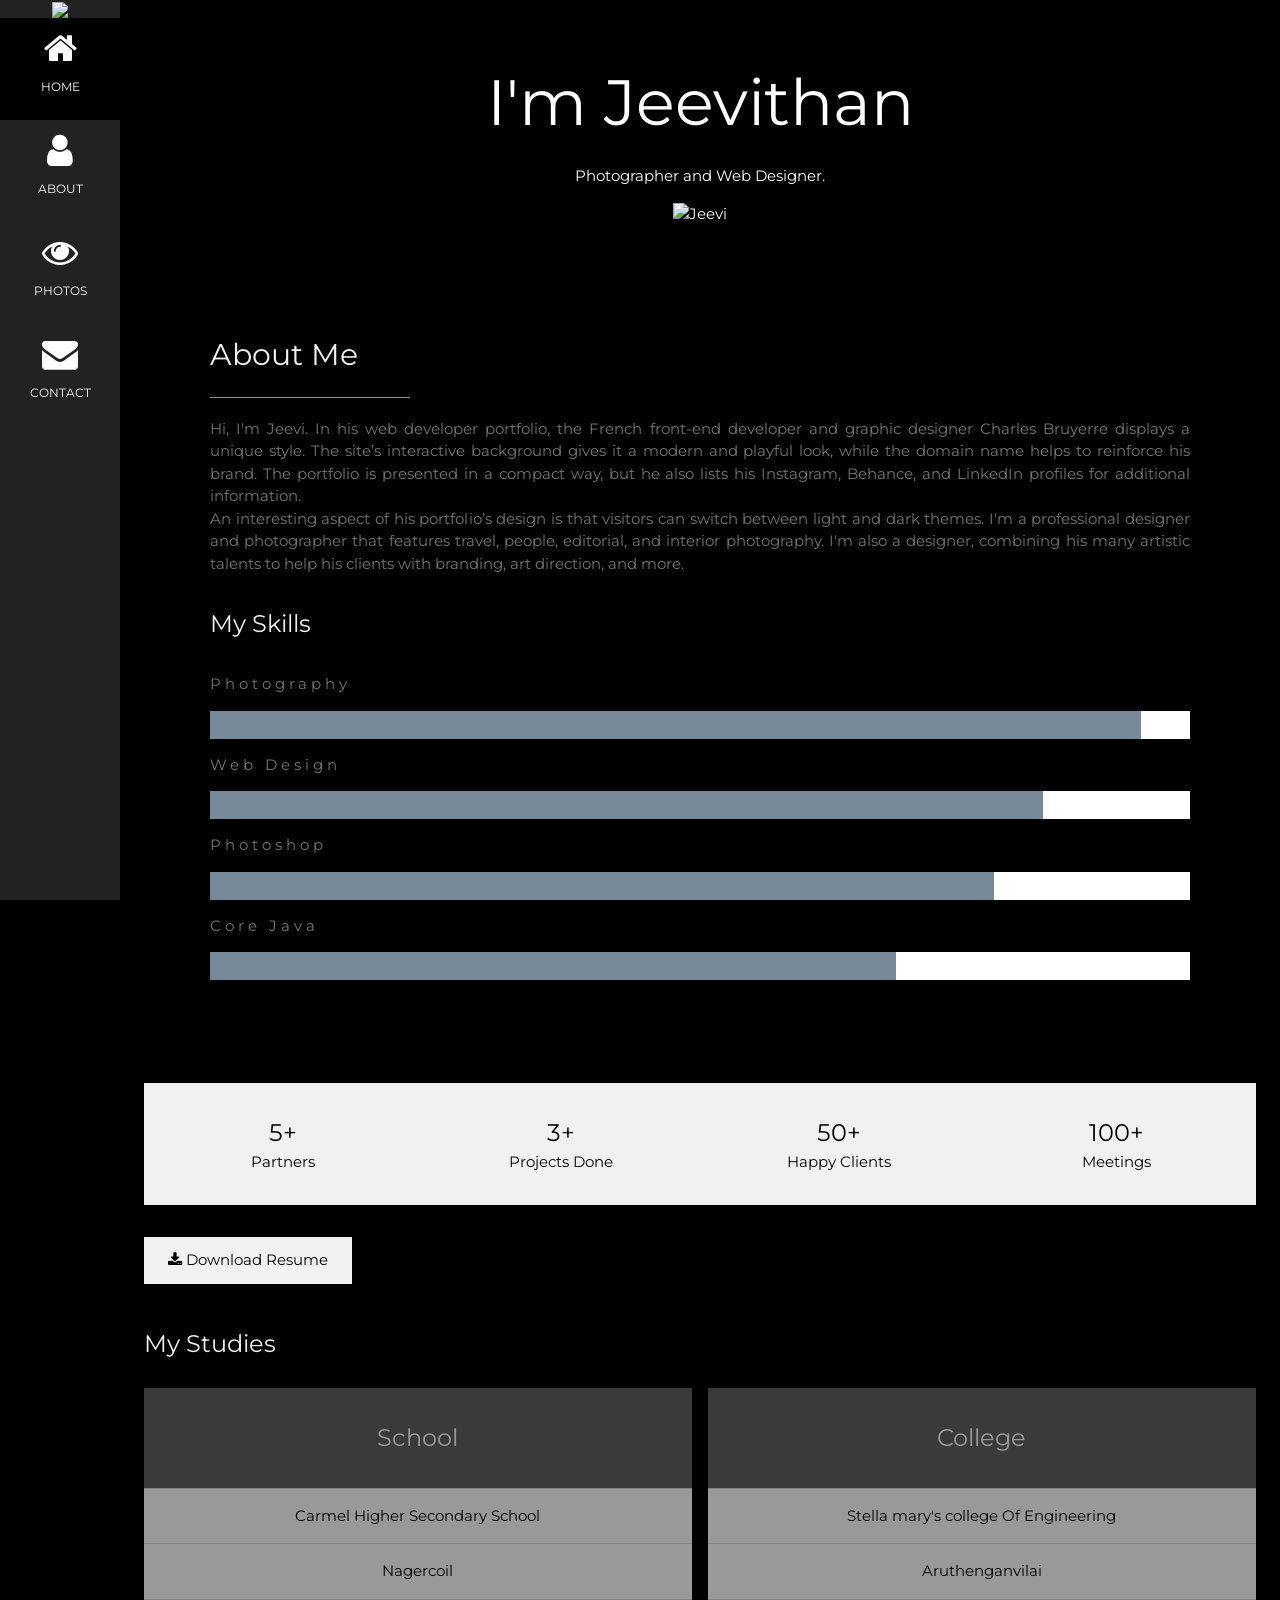
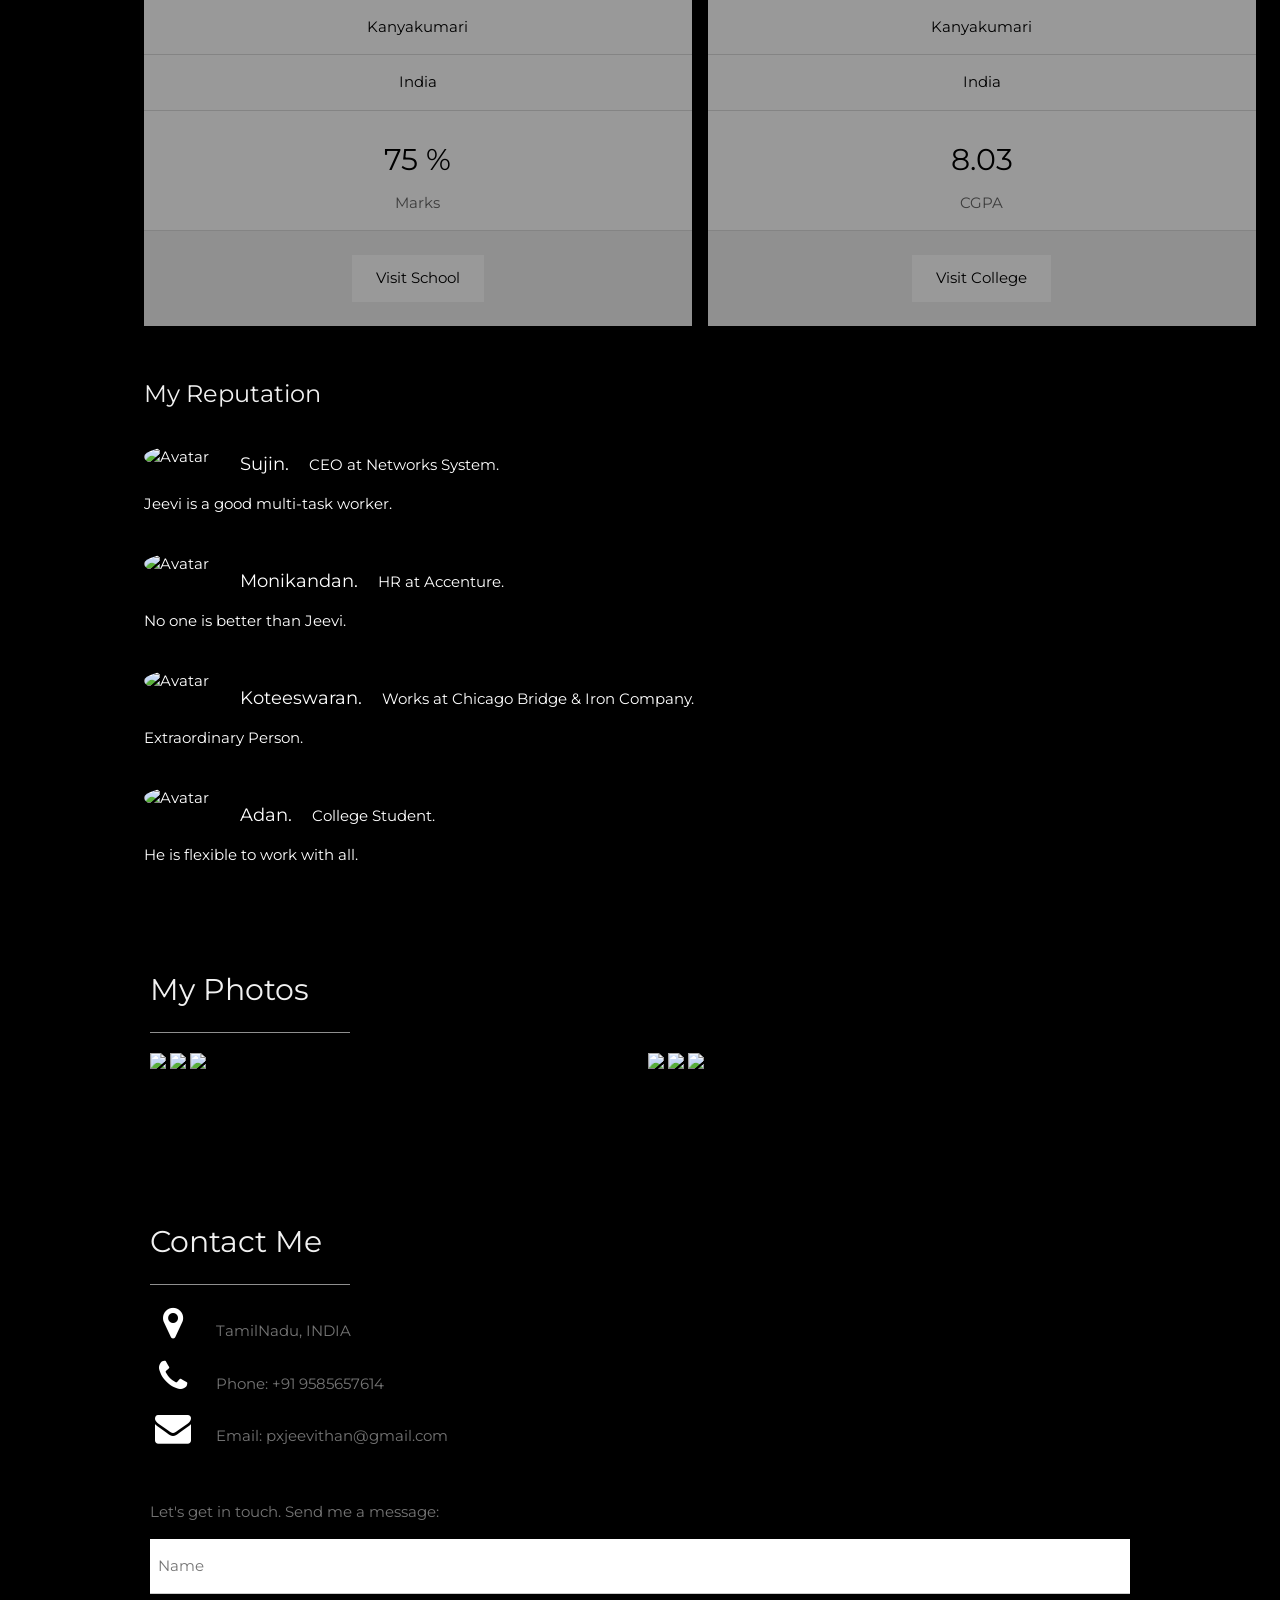
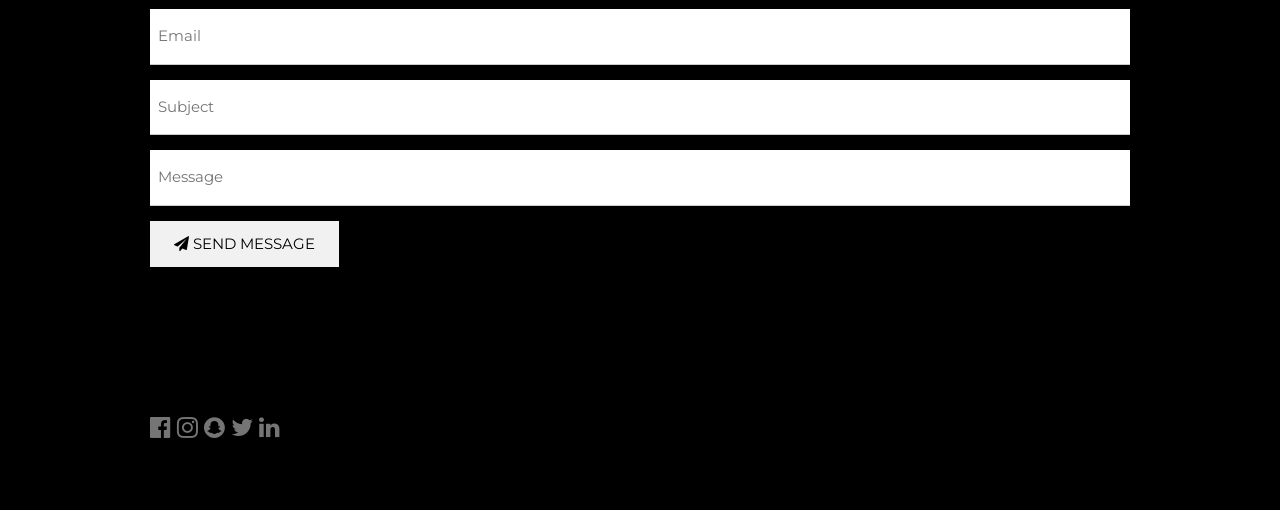
==== homepage.html @ ccc0026c "SS" ====
<!DOCTYPE html>
<html>
<title> Portfolio </title>
<meta charset="UTF-8">
<meta name="viewport" content="width=device-width, initial-scale=1">
<link rel="stylesheet" href="https://www.w3schools.com/w3css/4/w3.css">
<link rel="stylesheet" href="https://fonts.googleapis.com/css?family=Montserrat">
<link rel="stylesheet" href="https://cdnjs.cloudflare.com/ajax/libs/font-awesome/4.7.0/css/font-awesome.min.css">
<link rel="icon" type="image/x-icon" href="https://portfolio27.s3.ap.cloud-object-storage.appdomain.cloud/letter-j.png">
<style>
body, h1,h2,h3,h4,h5,h6 {font-family: "Montserrat", sans-serif}
.w3-row-padding img {margin-bottom: 12px}
/* Set the width of the sidebar to 120px */
.w3-sidebar {width: 120px;background: #222;}
/* Add a left margin to the "page content" that matches the width of the sidebar (120px) */
#main {margin-left: 120px}
/* Remove margins from "page content" on small screens */
@media only screen and (max-width: 600px) {#main {margin-left: 0}}
.w3-dark-gre,.w3-dark-gre:hover{color:lightcoral!important;background-color: lightslategrey!important}
</style>
<body class="w3-black">

<!-- Icon Bar (Sidebar - hidden on small screens) -->
<nav class="w3-sidebar w3-bar-block w3-small w3-hide-small w3-center">
  <!-- Avatar image in top left corner -->
  <img src="https://portfolio27.s3.ap.cloud-object-storage.appdomain.cloud/PicsArt_12-29-05.24.15.jpg" style="width:100%">
  <a href="#" class="w3-bar-item w3-button w3-padding-large w3-black">
    <i class="fa fa-home w3-xxlarge"></i>
    <p>HOME</p>
  </a>
  <a href="#about" class="w3-bar-item w3-button w3-padding-large w3-hover-black">
    <i class="fa fa-user w3-xxlarge"></i>
    <p>ABOUT</p>
  </a>
  <a href="#photos" class="w3-bar-item w3-button w3-padding-large w3-hover-black">
    <i class="fa fa-eye w3-xxlarge"></i>
    <p>PHOTOS</p>
  </a>
  <a href="#contact" class="w3-bar-item w3-button w3-padding-large w3-hover-black">
    <i class="fa fa-envelope w3-xxlarge"></i>
    <p>CONTACT</p>
  </a>
</nav>

<!-- Navbar on small screens (Hidden on medium and large screens) -->
<div class="w3-top w3-hide-large w3-hide-medium" id="myNavbar">
  <div class="w3-bar w3-black w3-opacity w3-hover-opacity-off w3-center w3-small">
    <a href="#" class="w3-bar-item w3-button" style="width:25% !important">HOME</a>
    <a href="#about" class="w3-bar-item w3-button" style="width:25% !important">ABOUT</a>
    <a href="#photos" class="w3-bar-item w3-button" style="width:25% !important">PHOTOS</a>
    <a href="#contact" class="w3-bar-item w3-button" style="width:25% !important">CONTACT</a>
  </div>
</div>

<!-- Page Content -->
<div class="w3-padding-large" id="main">
  <!-- Header/Home -->
  <header class="w3-container w3-padding-32 w3-center w3-black" id="home">
    <h1 class="w3-jumbo"><span class="w3-hide-small">I'm</span> Jeevithan</h1>
    <p>Photographer and Web Designer.</p>
    <img src="https://portfolio27.s3.ap.cloud-object-storage.appdomain.cloud/Remini20211114003207378.jpg" alt="Jeevi" class="w3-image" width="882" height="1008">
  </header>

  <!-- About Section -->
  <div class="w3-content w3-justify w3-text-grey w3-padding-64" id="about">
    <h2 class="w3-text-light-grey">About Me</h2>
    <hr style="width:200px" class="w3-opacity">
    <p>Hi, I'm Jeevi. In his web developer portfolio, the French front-end developer and graphic designer Charles Bruyerre displays a unique style.

        The site’s interactive background gives it a modern and playful look, while the domain name helps to reinforce his brand. The portfolio is presented in a compact way, but he also lists his Instagram, Behance, and LinkedIn profiles for additional information.<br>
An interesting aspect of his portfolio’s design is that visitors can switch between light and dark themes.
I'm a professional designer and photographer that features travel, people, editorial, and interior photography. I'm also a designer, combining his many artistic talents to help his clients with branding, art direction, and more.
    </p>
    <h3 class="w3-padding-16 w3-text-light-grey">My Skills</h3>
    <p class="w3-wide">Photography</p>
    <div class="w3-white">
      <div class="w3-dark-gre" style="height:28px;width:95%"></div>
    </div>
    <p class="w3-wide">Web Design</p>
    <div class="w3-white">
      <div class="w3-dark-gre" style="height:28px;width:85%"></div>
    </div>
    <p class="w3-wide">Photoshop</p>
    <div class="w3-white">
      <div class="w3-dark-gre" style="height:28px;width:80%"></div>
    </div>
    <p class="w3-wide">Core Java</p>
    <div class="w3-white">
      <div class="w3-dark-gre" style="height:28px;width:70%"></div>
    </div>
    </div><br>
    
    <div class="w3-row w3-center w3-padding-16 w3-section w3-light-grey">
      <div class="w3-quarter w3-section">
        <span class="w3-xlarge">5+</span><br>
        Partners
      </div>
      <div class="w3-quarter w3-section">
        <span class="w3-xlarge">3+</span><br>
        Projects Done
      </div>
      <div class="w3-quarter w3-section">
        <span class="w3-xlarge">50+</span><br>
        Happy Clients
      </div>
      <div class="w3-quarter w3-section">
        <span class="w3-xlarge">100+</span><br>
        Meetings
      </div>
    </div>

    <button class="w3-button w3-light-grey w3-padding-large w3-section"><a style="text-decoration:none" target="self" href="https://portfolio27.s3.ap.cloud-object-storage.appdomain.cloud/jeevithan%20resume.pdf">
                                                                           <i class="fa fa-download"></i> Download Resume</a>
    </button>
    
    <!-- Grid for pricing tables -->
    <h3 class="w3-padding-16 w3-text-light-grey">My Studies</h3>
    <div class="w3-row-padding" style="margin:0 -16px">
      <div class="w3-half w3-margin-bottom">
        <ul class="w3-ul w3-white w3-center w3-opacity w3-hover-opacity-off">
          <li class="w3-dark-grey w3-xlarge w3-padding-32">School</li>
          <li class="w3-padding-16">Carmel Higher Secondary School</li>
          <li class="w3-padding-16">Nagercoil</li>
          <li class="w3-padding-16">Kanyakumari</li>
          <li class="w3-padding-16">India</li>
          <li class="w3-padding-16">
            <h2>75 %</h2>
            <span class="w3-opacity">Marks</span>
          </li>
          <li class="w3-light-grey w3-padding-24">
              <button class="w3-button w3-white w3-padding-large w3-hover-black"><a style="text-decoration: none;" href="https://carmelhsschool.in/">Visit School</a></button>
          </li>
        </ul>
      </div>

      <div class="w3-half">
        <ul class="w3-ul w3-white w3-center w3-opacity w3-hover-opacity-off">
          <li class="w3-dark-grey w3-xlarge w3-padding-32">College</li>
          <li class="w3-padding-16">Stella mary's college Of Engineering</li>
          <li class="w3-padding-16">Aruthenganvilai</li>
          <li class="w3-padding-16">Kanyakumari</li>
          <li class="w3-padding-16">India</li>
          <li class="w3-padding-16">
            <h2>8.03</h2>
            <span class="w3-opacity">CGPA</span>
          </li>
          <li class="w3-light-grey w3-padding-24">
              <button class="w3-button w3-white w3-padding-large w3-hover-black"><a style="text-decoration:none" href="https://www.stellamaryscoe.edu.in/"> Visit College</a></button>
          </li>
        </ul>
      </div>
    <!-- End Grid/Pricing tables -->
    </div>
    
    <!-- Testimonials -->
    <h3 class="w3-padding-24 w3-text-light-grey">My Reputation</h3>  
    <img src="https://portfolio27.s3.ap.cloud-object-storage.appdomain.cloud/270586862_204498951801029_162530348967176422_n.webp.jpg" alt="Avatar" class="w3-left w3-circle w3-margin-right" style="width:80px">
    <p><span class="w3-large w3-margin-right">Sujin.</span> CEO at Networks System.</p>
    <p>Jeevi is a good multi-task worker.</p><br>
    
    <img src="https://portfolio27.s3.ap.cloud-object-storage.appdomain.cloud/Screenshot%20(56).png" alt="Avatar" class="w3-left w3-circle w3-margin-right" style="width:80px">
    <p><span class="w3-large w3-margin-right">Monikandan.</span> HR at Accenture.</p>
    <p>No one is better than Jeevi.</p><br>
    
     <img src="https://portfolio27.s3.ap.cloud-object-storage.appdomain.cloud/Screenshot%20(54).png" alt="Avatar" class="w3-left w3-circle w3-margin-right" style="width:80px">
    <p><span class="w3-large w3-margin-right">Koteeswaran.</span> Works at Chicago Bridge & Iron Company.</p>
    <p>Extraordinary Person.</p><br>   
    
    <img src="https://portfolio27.s3.ap.cloud-object-storage.appdomain.cloud/IMG-20221105-WA0003.jpg" alt="Avatar" class="w3-left w3-circle w3-margin-right" style="width:80px">
    <p><span class="w3-large w3-margin-right">Adan.</span> College Student.</p>
    <p>He is flexible to work with all.</p>    
  <!-- End About Section -->
  </div>
  
  <!-- Portfolio Section -->
  <div class="w3-padding-64 w3-content" id="photos">
    <h2 class="w3-text-light-grey">My Photos</h2>
    <hr style="width:200px" class="w3-opacity">

    <!-- Grid for photos -->
    <div class="w3-row-padding" style="margin:0 -16px">
      <div class="w3-half">
        <img src="https://portfolio27.s3.ap.cloud-object-storage.appdomain.cloud/PicsArt_11-13-07.13.36.png" style="width:100%">
        <img src="https://portfolio27.s3.ap.cloud-object-storage.appdomain.cloud/PicsArt_08-15-08.00.46.jpg" style="width:100%">
        <img src="https://portfolio27.s3.ap.cloud-object-storage.appdomain.cloud/Remini20211116134121143.jpg" style="width:100%">
      </div>

      <div class="w3-half">
        <img src="https://portfolio27.s3.ap.cloud-object-storage.appdomain.cloud/PicsArt_06-22-12.52.50.jpg" style="width:100%">
        <img src="https://portfolio27.s3.ap.cloud-object-storage.appdomain.cloud/PicsArt_09-22-08.28.58.jpg" style="width:100%">
        <img src="https://portfolio27.s3.ap.cloud-object-storage.appdomain.cloud/PicsArt_08-15-08.00.46.jpg" style="width:100%">
      </div>
        
    <!-- End photo grid -->
    </div>
  <!-- End Portfolio Section -->
  </div>

  <!-- Contact Section -->
  <div class="w3-padding-64 w3-content w3-text-grey" id="contact">
    <h2 class="w3-text-light-grey">Contact Me</h2>
    <hr style="width:200px" class="w3-opacity">

    <div class="w3-section">
      <p><i class="fa fa-map-marker fa-fw w3-text-white w3-xxlarge w3-margin-right"></i> TamilNadu, INDIA</p>
      <p><i class="fa fa-phone fa-fw w3-text-white w3-xxlarge w3-margin-right"></i> Phone: +91 9585657614</p>
      <p><i class="fa fa-envelope fa-fw w3-text-white w3-xxlarge w3-margin-right"> </i> Email: pxjeevithan@gmail.com</p>
    </div><br>
    <p>Let's get in touch. Send me a message:</p>

    <form action="https://formspree.io/f/xnqrokrd" method="POST">
      <p><input class="w3-input w3-padding-16" type="text" placeholder="Name" required name="Name"></p>
      <p><input class="w3-input w3-padding-16" type="text" placeholder="Email" required name="Email"></p>
      <p><input class="w3-input w3-padding-16" type="text" placeholder="Subject" required name="Subject"></p>
      <p><input class="w3-input w3-padding-16" type="text" placeholder="Message" required name="Message"></p>
      <p>
        <button class="w3-button w3-light-grey w3-padding-large" type="submit">
          <i class="fa fa-paper-plane"></i> SEND MESSAGE
        </button>
      </p>
    </form>
  <!-- End Contact Section -->
  </div>
  
    <!-- Footer -->
  <footer class="w3-content w3-padding-64 w3-text-grey w3-xlarge">
      <a style="text-decoration: none" href="https://www.facebook.com/profile.php?id=100007042577131"> <i class="fa fa-facebook-official w3-hover-opacity"></i></a>
    <a style="text-decoration:none" href='https://www.instagram.com/candyy__boy/'> <i class="fa fa-instagram w3-hover-opacity"></i></a>
    <a style="text-decoration: none" href="https://t.snapchat.com/1437XBlZ"><i class="fa fa-snapchat w3-hover-opacity"></i></a>
    <a style="text-decoration:none" href="https://twitter.com/candyy__boy"><i class="fa fa-twitter w3-hover-opacity"></i></a>
    <a style="text-decoration:none" href="https://www.linkedin.com/in/jeevithan-s-02337b240/"><i class="fa fa-linkedin w3-hover-opacity"></i></a>
  <!-- End footer -->
  </footer>

<!-- END PAGE CONTENT -->

</body>
</html>
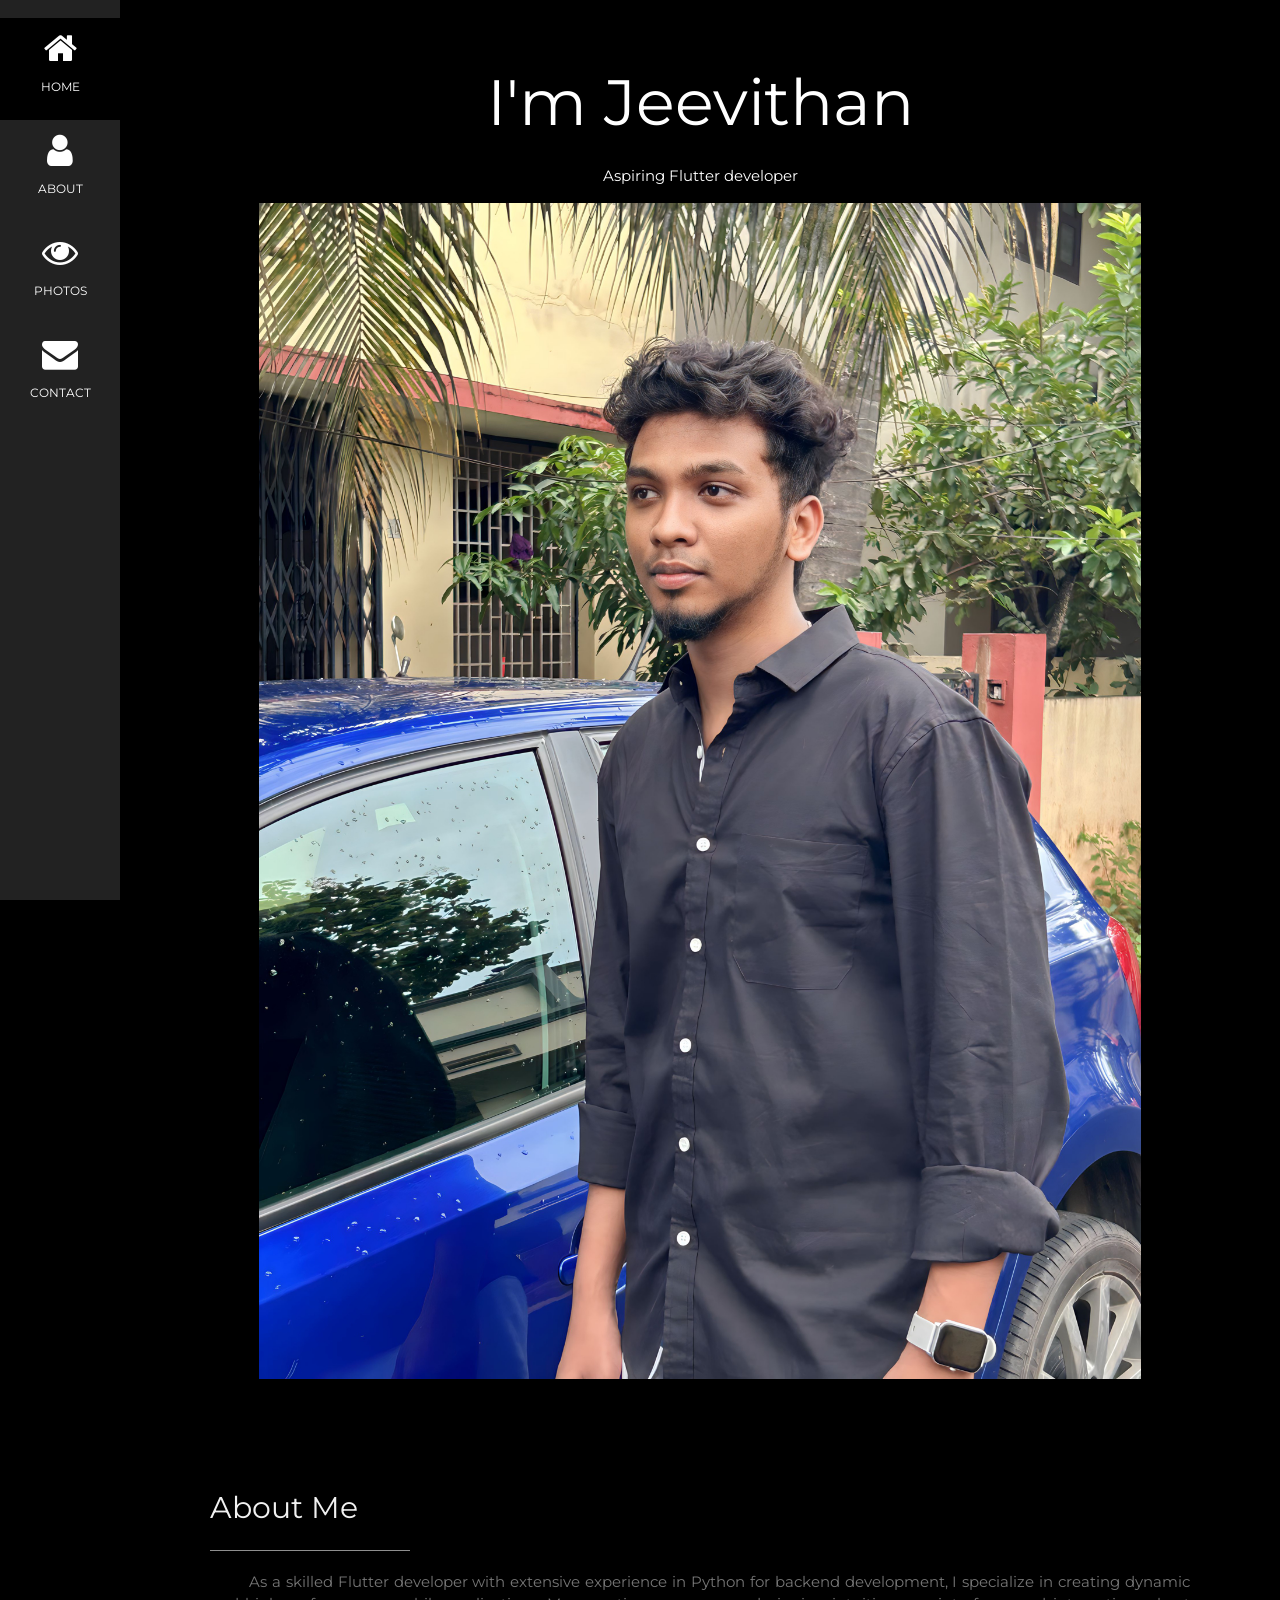
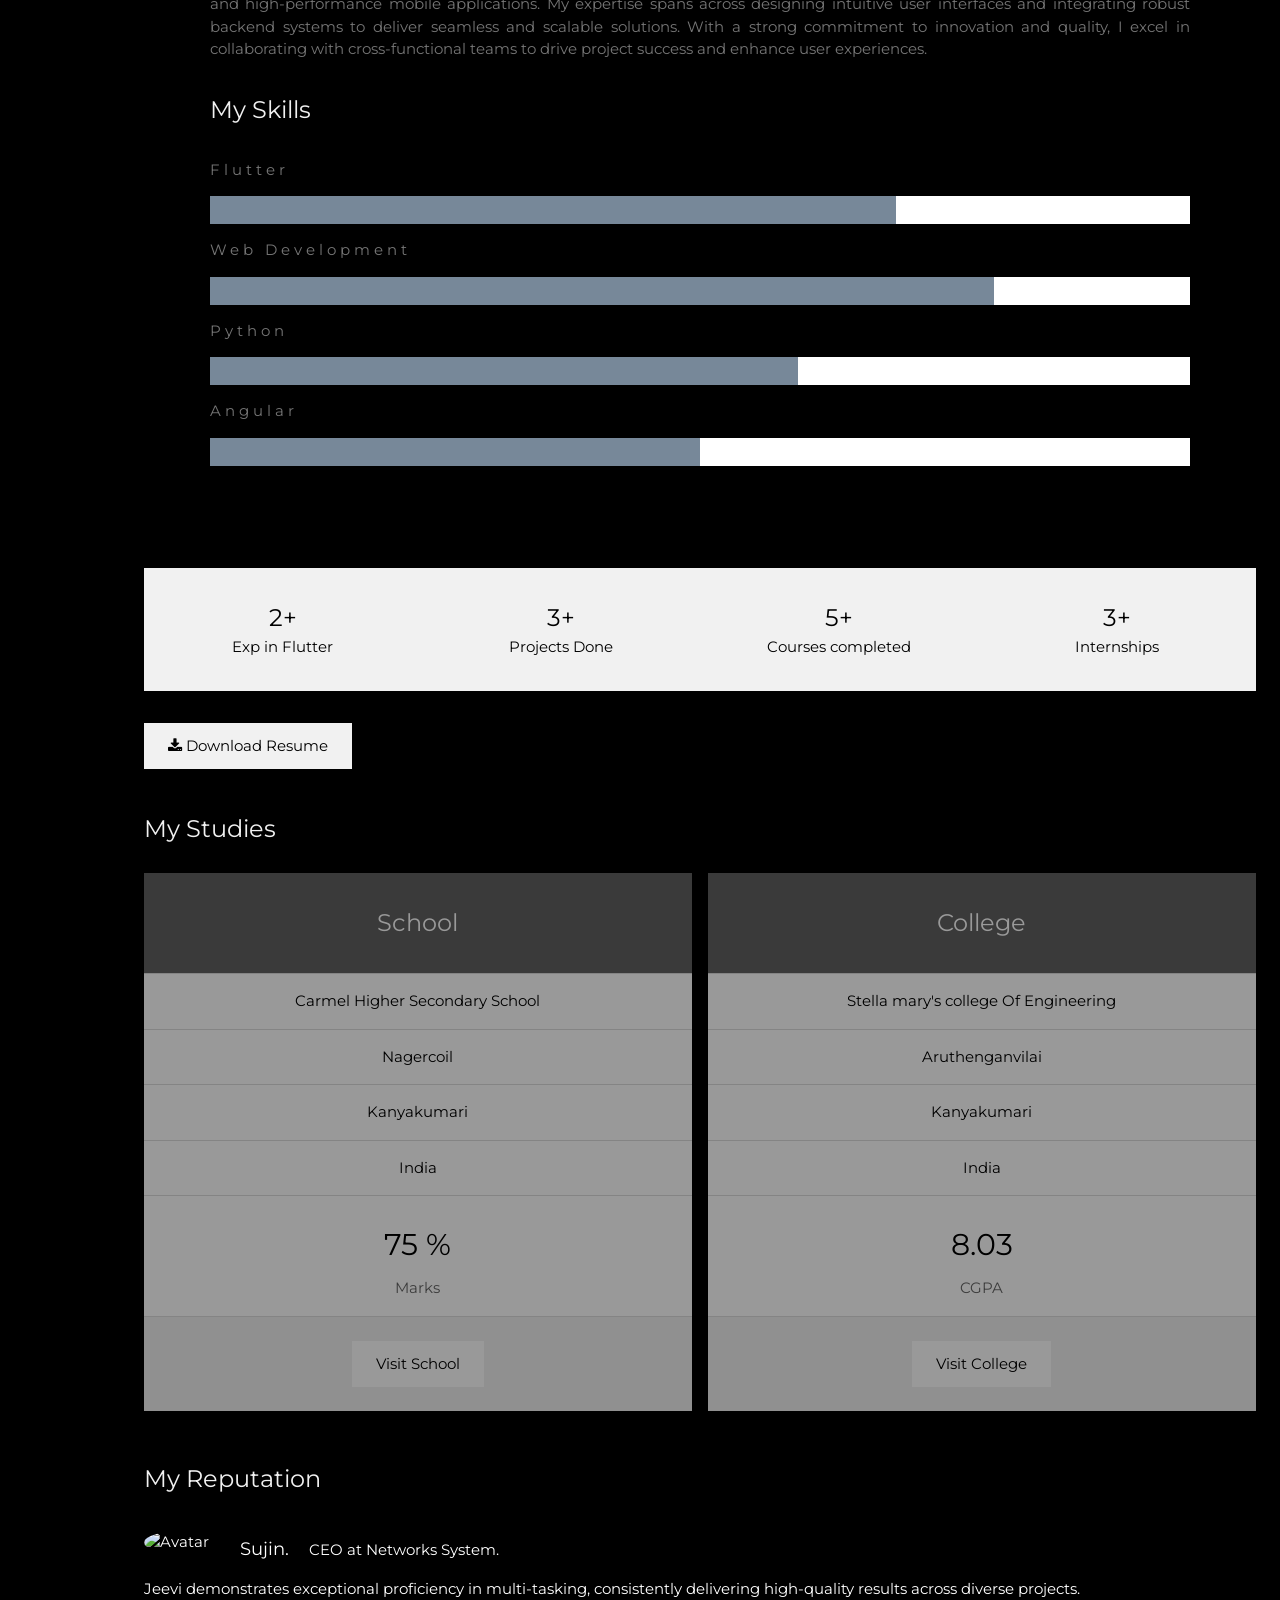
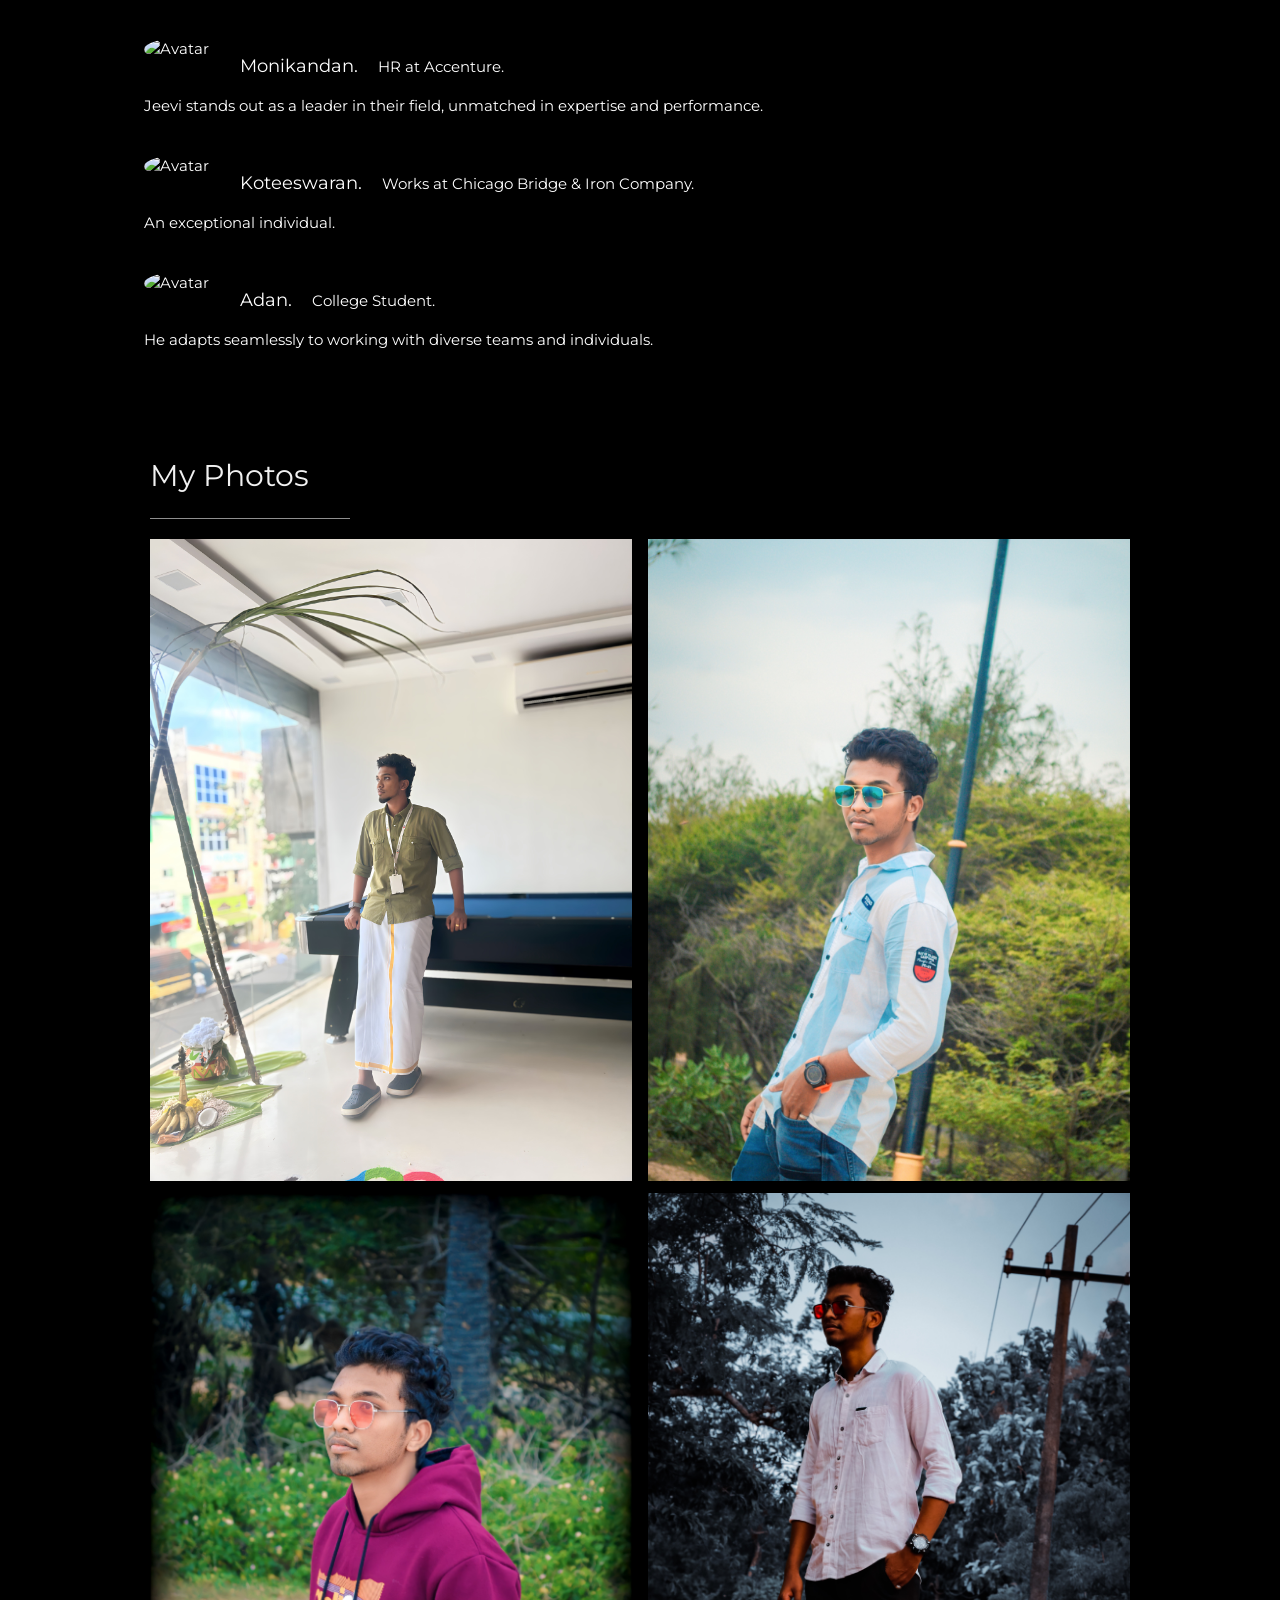
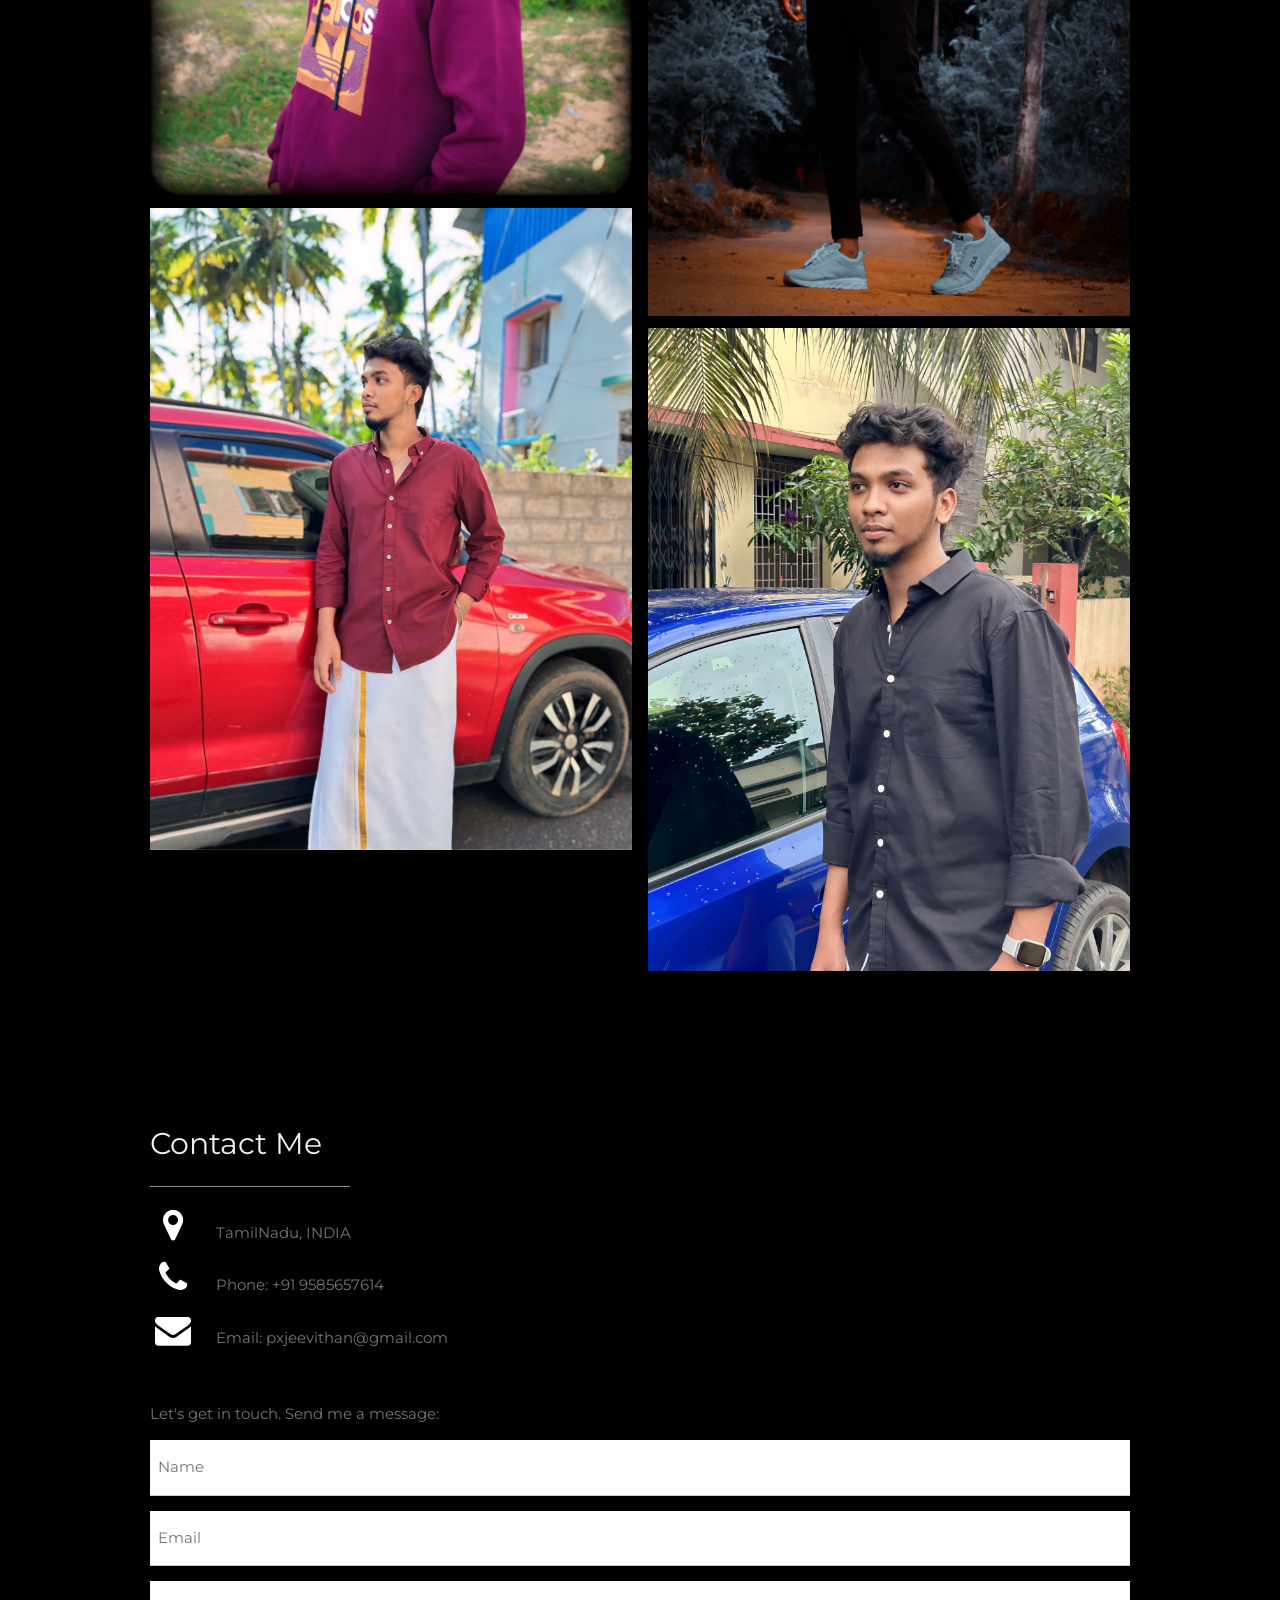
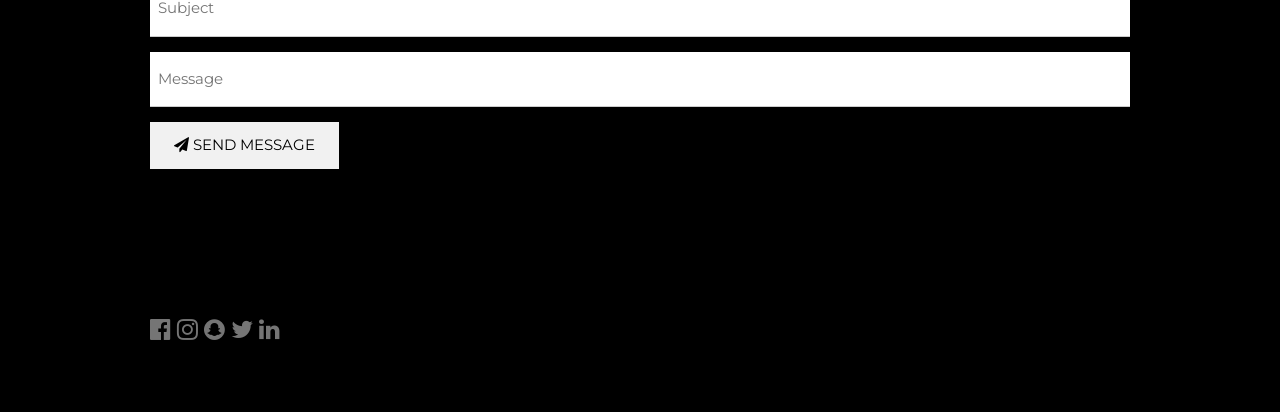
==== commit 34032b0c: "Images added" ====
--- a/homepage.html
+++ b/homepage.html
@@ -6,114 +6,146 @@
 <link rel="stylesheet" href="https://www.w3schools.com/w3css/4/w3.css">
 <link rel="stylesheet" href="https://fonts.googleapis.com/css?family=Montserrat">
 <link rel="stylesheet" href="https://cdnjs.cloudflare.com/ajax/libs/font-awesome/4.7.0/css/font-awesome.min.css">
-<link rel="icon" type="image/x-icon" href="https://portfolio27.s3.ap.cloud-object-storage.appdomain.cloud/letter-j.png">
+<link rel="icon" type="image/x-icon" href="./logo.png">
 <style>
-body, h1,h2,h3,h4,h5,h6 {font-family: "Montserrat", sans-serif}
-.w3-row-padding img {margin-bottom: 12px}
-/* Set the width of the sidebar to 120px */
-.w3-sidebar {width: 120px;background: #222;}
-/* Add a left margin to the "page content" that matches the width of the sidebar (120px) */
-#main {margin-left: 120px}
-/* Remove margins from "page content" on small screens */
-@media only screen and (max-width: 600px) {#main {margin-left: 0}}
-.w3-dark-gre,.w3-dark-gre:hover{color:lightcoral!important;background-color: lightslategrey!important}
+  body,
+  h1,
+  h2,
+  h3,
+  h4,
+  h5,
+  h6 {
+    font-family: "Montserrat", sans-serif
+  }
+
+  .w3-row-padding img {
+    margin-bottom: 12px
+  }
+
+  /* Set the width of the sidebar to 120px */
+  .w3-sidebar {
+    width: 120px;
+    background: #222;
+  }
+
+  /* Add a left margin to the "page content" that matches the width of the sidebar (120px) */
+  #main {
+    margin-left: 120px
+  }
+
+  /* Remove margins from "page content" on small screens */
+  @media only screen and (max-width: 600px) {
+    #main {
+      margin-left: 0
+    }
+  }
+
+  .w3-dark-gre,
+  .w3-dark-gre:hover {
+    color: lightcoral !important;
+    background-color: lightslategrey !important
+  }
 </style>
+
 <body class="w3-black">
 
-<!-- Icon Bar (Sidebar - hidden on small screens) -->
-<nav class="w3-sidebar w3-bar-block w3-small w3-hide-small w3-center">
-  <!-- Avatar image in top left corner -->
-  <img src="https://portfolio27.s3.ap.cloud-object-storage.appdomain.cloud/PicsArt_12-29-05.24.15.jpg" style="width:100%">
-  <a href="#" class="w3-bar-item w3-button w3-padding-large w3-black">
-    <i class="fa fa-home w3-xxlarge"></i>
-    <p>HOME</p>
-  </a>
-  <a href="#about" class="w3-bar-item w3-button w3-padding-large w3-hover-black">
-    <i class="fa fa-user w3-xxlarge"></i>
-    <p>ABOUT</p>
-  </a>
-  <a href="#photos" class="w3-bar-item w3-button w3-padding-large w3-hover-black">
-    <i class="fa fa-eye w3-xxlarge"></i>
-    <p>PHOTOS</p>
-  </a>
-  <a href="#contact" class="w3-bar-item w3-button w3-padding-large w3-hover-black">
-    <i class="fa fa-envelope w3-xxlarge"></i>
-    <p>CONTACT</p>
-  </a>
-</nav>
-
-<!-- Navbar on small screens (Hidden on medium and large screens) -->
-<div class="w3-top w3-hide-large w3-hide-medium" id="myNavbar">
-  <div class="w3-bar w3-black w3-opacity w3-hover-opacity-off w3-center w3-small">
-    <a href="#" class="w3-bar-item w3-button" style="width:25% !important">HOME</a>
-    <a href="#about" class="w3-bar-item w3-button" style="width:25% !important">ABOUT</a>
-    <a href="#photos" class="w3-bar-item w3-button" style="width:25% !important">PHOTOS</a>
-    <a href="#contact" class="w3-bar-item w3-button" style="width:25% !important">CONTACT</a>
-  </div>
-</div>
-
-<!-- Page Content -->
-<div class="w3-padding-large" id="main">
-  <!-- Header/Home -->
-  <header class="w3-container w3-padding-32 w3-center w3-black" id="home">
-    <h1 class="w3-jumbo"><span class="w3-hide-small">I'm</span> Jeevithan</h1>
-    <p>Photographer and Web Designer.</p>
-    <img src="https://portfolio27.s3.ap.cloud-object-storage.appdomain.cloud/Remini20211114003207378.jpg" alt="Jeevi" class="w3-image" width="882" height="1008">
-  </header>
-
-  <!-- About Section -->
-  <div class="w3-content w3-justify w3-text-grey w3-padding-64" id="about">
-    <h2 class="w3-text-light-grey">About Me</h2>
-    <hr style="width:200px" class="w3-opacity">
-    <p>Hi, I'm Jeevi. In his web developer portfolio, the French front-end developer and graphic designer Charles Bruyerre displays a unique style.
-
-        The site’s interactive background gives it a modern and playful look, while the domain name helps to reinforce his brand. The portfolio is presented in a compact way, but he also lists his Instagram, Behance, and LinkedIn profiles for additional information.<br>
-An interesting aspect of his portfolio’s design is that visitors can switch between light and dark themes.
-I'm a professional designer and photographer that features travel, people, editorial, and interior photography. I'm also a designer, combining his many artistic talents to help his clients with branding, art direction, and more.
-    </p>
-    <h3 class="w3-padding-16 w3-text-light-grey">My Skills</h3>
-    <p class="w3-wide">Photography</p>
-    <div class="w3-white">
-      <div class="w3-dark-gre" style="height:28px;width:95%"></div>
-    </div>
-    <p class="w3-wide">Web Design</p>
-    <div class="w3-white">
-      <div class="w3-dark-gre" style="height:28px;width:85%"></div>
-    </div>
-    <p class="w3-wide">Photoshop</p>
-    <div class="w3-white">
-      <div class="w3-dark-gre" style="height:28px;width:80%"></div>
-    </div>
-    <p class="w3-wide">Core Java</p>
-    <div class="w3-white">
-      <div class="w3-dark-gre" style="height:28px;width:70%"></div>
-    </div>
+  <!-- Icon Bar (Sidebar - hidden on small screens) -->
+  <nav class="w3-sidebar w3-bar-block w3-small w3-hide-small w3-center">
+    <!-- Avatar image in top left corner -->
+    <img src=""
+      style="width:100%">
+    <a href="#" class="w3-bar-item w3-button w3-padding-large w3-black">
+      <i class="fa fa-home w3-xxlarge"></i>
+      <p>HOME</p>
+    </a>
+    <a href="#about" class="w3-bar-item w3-button w3-padding-large w3-hover-black">
+      <i class="fa fa-user w3-xxlarge"></i>
+      <p>ABOUT</p>
+    </a>
+    <a href="#photos" class="w3-bar-item w3-button w3-padding-large w3-hover-black">
+      <i class="fa fa-eye w3-xxlarge"></i>
+      <p>PHOTOS</p>
+    </a>
+    <a href="#contact" class="w3-bar-item w3-button w3-padding-large w3-hover-black">
+      <i class="fa fa-envelope w3-xxlarge"></i>
+      <p>CONTACT</p>
+    </a>
+  </nav>
+
+  <!-- Navbar on small screens (Hidden on medium and large screens) -->
+  <div class="w3-top w3-hide-large w3-hide-medium" id="myNavbar">
+    <div class="w3-bar w3-black w3-opacity w3-hover-opacity-off w3-center w3-small">
+      <a href="#" class="w3-bar-item w3-button" style="width:25% !important">HOME</a>
+      <a href="#about" class="w3-bar-item w3-button" style="width:25% !important">ABOUT</a>
+      <a href="#photos" class="w3-bar-item w3-button" style="width:25% !important">PHOTOS</a>
+      <a href="#contact" class="w3-bar-item w3-button" style="width:25% !important">CONTACT</a>
+    </div>
+  </div>
+
+  <!-- Page Content -->
+  <div class="w3-padding-large" id="main">
+    <!-- Header/Home -->
+    <header class="w3-container w3-padding-32 w3-center w3-black" id="home">
+      <h1 class="w3-jumbo"><span class="w3-hide-small">I'm</span> Jeevithan</h1>
+      <p>Aspiring Flutter developer</p>
+      <img src="./IMG_6.JPG" alt="Jeevi"
+        class="w3-image" width="882" height="1008">
+    </header>
+
+    <!-- About Section -->
+    <div class="w3-content w3-justify w3-text-grey w3-padding-64" id="about">
+      <h2 class="w3-text-light-grey">About Me</h2>
+      <hr style="width:200px" class="w3-opacity">
+      <p>&nbsp;&nbsp;&nbsp;&nbsp;&nbsp;&nbsp;&nbsp;&nbsp;As a skilled Flutter developer with extensive experience in Python for backend development, I specialize in
+        creating dynamic and high-performance mobile applications. My expertise spans across designing intuitive user
+        interfaces and integrating robust backend systems to deliver seamless and scalable solutions. With a strong
+        commitment to innovation and quality, I excel in collaborating with cross-functional teams to drive project
+        success and enhance user experiences.
+      </p>
+      <h3 class="w3-padding-16 w3-text-light-grey">My Skills</h3>
+      <p class="w3-wide">Flutter</p>
+      <div class="w3-white">
+        <div class="w3-dark-gre" style="height:28px;width:70%"></div>
+      </div>
+      <p class="w3-wide">Web Development</p>
+      <div class="w3-white">
+        <div class="w3-dark-gre" style="height:28px;width:80%"></div>
+      </div>
+      <p class="w3-wide">Python</p>
+      <div class="w3-white">
+        <div class="w3-dark-gre" style="height:28px;width:60%"></div>
+      </div>
+      <p class="w3-wide">Angular</p>
+      <div class="w3-white">
+        <div class="w3-dark-gre" style="height:28px;width:50%"></div>
+      </div>
     </div><br>
-    
+
     <div class="w3-row w3-center w3-padding-16 w3-section w3-light-grey">
       <div class="w3-quarter w3-section">
-        <span class="w3-xlarge">5+</span><br>
-        Partners
+        <span class="w3-xlarge">2+</span><br>
+        Exp in Flutter
       </div>
       <div class="w3-quarter w3-section">
         <span class="w3-xlarge">3+</span><br>
         Projects Done
       </div>
       <div class="w3-quarter w3-section">
-        <span class="w3-xlarge">50+</span><br>
-        Happy Clients
-      </div>
-      <div class="w3-quarter w3-section">
-        <span class="w3-xlarge">100+</span><br>
-        Meetings
-      </div>
-    </div>
-
-    <button class="w3-button w3-light-grey w3-padding-large w3-section"><a style="text-decoration:none" target="self" href="https://portfolio27.s3.ap.cloud-object-storage.appdomain.cloud/jeevithan%20resume.pdf">
-                                                                           <i class="fa fa-download"></i> Download Resume</a>
+        <span class="w3-xlarge">5+</span><br>
+        Courses completed
+      </div>
+      <div class="w3-quarter w3-section">
+        <span class="w3-xlarge">3+</span><br>
+        Internships
+      </div>
+    </div>
+
+    <button class="w3-button w3-light-grey w3-padding-large w3-section"><a style="text-decoration:none" target="self"
+        href="https://portfolio27.s3.ap.cloud-object-storage.appdomain.cloud/jeevithan%20resume.pdf">
+        <i class="fa fa-download"></i> Download Resume</a>
     </button>
-    
-    <!-- Grid for pricing tables -->
+
+    <!-- Grid for education details -->
     <h3 class="w3-padding-16 w3-text-light-grey">My Studies</h3>
     <div class="w3-row-padding" style="margin:0 -16px">
       <div class="w3-half w3-margin-bottom">
@@ -128,7 +160,8 @@
             <span class="w3-opacity">Marks</span>
           </li>
           <li class="w3-light-grey w3-padding-24">
-              <button class="w3-button w3-white w3-padding-large w3-hover-black"><a style="text-decoration: none;" href="https://carmelhsschool.in/">Visit School</a></button>
+            <button class="w3-button w3-white w3-padding-large w3-hover-black"><a style="text-decoration: none;"
+                href="https://carmelhsschool.in/">Visit School</a></button>
           </li>
         </ul>
       </div>
@@ -145,33 +178,40 @@
             <span class="w3-opacity">CGPA</span>
           </li>
           <li class="w3-light-grey w3-padding-24">
-              <button class="w3-button w3-white w3-padding-large w3-hover-black"><a style="text-decoration:none" href="https://www.stellamaryscoe.edu.in/"> Visit College</a></button>
+            <button class="w3-button w3-white w3-padding-large w3-hover-black"><a style="text-decoration:none"
+                href="https://www.stellamaryscoe.edu.in/"> Visit College</a></button>
           </li>
         </ul>
       </div>
-    <!-- End Grid/Pricing tables -->
-    </div>
-    
+      <!-- End Grid/Pricing tables -->
+    </div>
+
     <!-- Testimonials -->
-    <h3 class="w3-padding-24 w3-text-light-grey">My Reputation</h3>  
-    <img src="https://portfolio27.s3.ap.cloud-object-storage.appdomain.cloud/270586862_204498951801029_162530348967176422_n.webp.jpg" alt="Avatar" class="w3-left w3-circle w3-margin-right" style="width:80px">
+    <h3 class="w3-padding-24 w3-text-light-grey">My Reputation</h3>
+    <img
+      src="https://portfolio27.s3.ap.cloud-object-storage.appdomain.cloud/270586862_204498951801029_162530348967176422_n.webp.jpg"
+      alt="Avatar" class="w3-left w3-circle w3-margin-right" style="width:80px">
     <p><span class="w3-large w3-margin-right">Sujin.</span> CEO at Networks System.</p>
-    <p>Jeevi is a good multi-task worker.</p><br>
-    
-    <img src="https://portfolio27.s3.ap.cloud-object-storage.appdomain.cloud/Screenshot%20(56).png" alt="Avatar" class="w3-left w3-circle w3-margin-right" style="width:80px">
+    <p>Jeevi demonstrates exceptional proficiency in multi-tasking, consistently delivering high-quality results across
+      diverse projects.</p><br>
+
+    <img src="https://portfolio27.s3.ap.cloud-object-storage.appdomain.cloud/Screenshot%20(56).png" alt="Avatar"
+      class="w3-left w3-circle w3-margin-right" style="width:80px">
     <p><span class="w3-large w3-margin-right">Monikandan.</span> HR at Accenture.</p>
-    <p>No one is better than Jeevi.</p><br>
-    
-     <img src="https://portfolio27.s3.ap.cloud-object-storage.appdomain.cloud/Screenshot%20(54).png" alt="Avatar" class="w3-left w3-circle w3-margin-right" style="width:80px">
+    <p>Jeevi stands out as a leader in their field, unmatched in expertise and performance.</p><br>
+
+    <img src="https://portfolio27.s3.ap.cloud-object-storage.appdomain.cloud/Screenshot%20(54).png" alt="Avatar"
+      class="w3-left w3-circle w3-margin-right" style="width:80px">
     <p><span class="w3-large w3-margin-right">Koteeswaran.</span> Works at Chicago Bridge & Iron Company.</p>
-    <p>Extraordinary Person.</p><br>   
-    
-    <img src="https://portfolio27.s3.ap.cloud-object-storage.appdomain.cloud/IMG-20221105-WA0003.jpg" alt="Avatar" class="w3-left w3-circle w3-margin-right" style="width:80px">
+    <p>An exceptional individual.</p><br>
+
+    <img src="https://portfolio27.s3.ap.cloud-object-storage.appdomain.cloud/IMG-20221105-WA0003.jpg" alt="Avatar"
+      class="w3-left w3-circle w3-margin-right" style="width:80px">
     <p><span class="w3-large w3-margin-right">Adan.</span> College Student.</p>
-    <p>He is flexible to work with all.</p>    
-  <!-- End About Section -->
-  </div>
-  
+    <p>He adapts seamlessly to working with diverse teams and individuals.</p>
+    <!-- End About Section -->
+  </div>
+
   <!-- Portfolio Section -->
   <div class="w3-padding-64 w3-content" id="photos">
     <h2 class="w3-text-light-grey">My Photos</h2>
@@ -180,20 +220,26 @@
     <!-- Grid for photos -->
     <div class="w3-row-padding" style="margin:0 -16px">
       <div class="w3-half">
-        <img src="https://portfolio27.s3.ap.cloud-object-storage.appdomain.cloud/PicsArt_11-13-07.13.36.png" style="width:100%">
-        <img src="https://portfolio27.s3.ap.cloud-object-storage.appdomain.cloud/PicsArt_08-15-08.00.46.jpg" style="width:100%">
-        <img src="https://portfolio27.s3.ap.cloud-object-storage.appdomain.cloud/Remini20211116134121143.jpg" style="width:100%">
+        <img src="./IMG_1.jpg"
+          style="width:100%">
+        <img src="./IMG_2.jpg"
+          style="width:100%">
+        <img src="./IMG_3.jpg"
+          style="width:100%">
       </div>
 
       <div class="w3-half">
-        <img src="https://portfolio27.s3.ap.cloud-object-storage.appdomain.cloud/PicsArt_06-22-12.52.50.jpg" style="width:100%">
-        <img src="https://portfolio27.s3.ap.cloud-object-storage.appdomain.cloud/PicsArt_09-22-08.28.58.jpg" style="width:100%">
-        <img src="https://portfolio27.s3.ap.cloud-object-storage.appdomain.cloud/PicsArt_08-15-08.00.46.jpg" style="width:100%">
-      </div>
-        
-    <!-- End photo grid -->
-    </div>
-  <!-- End Portfolio Section -->
+        <img src="./IMG_4.jpg"
+          style="width:100%">
+        <img src="./IMG_5.JPG"
+          style="width:100%">
+        <img src="./IMG_6.JPG"
+          style="width:100%">
+      </div>
+
+      <!-- End photo grid -->
+    </div>
+    <!-- End Portfolio Section -->
   </div>
 
   <!-- Contact Section -->
@@ -219,20 +265,26 @@
         </button>
       </p>
     </form>
-  <!-- End Contact Section -->
-  </div>
-  
-    <!-- Footer -->
+    <!-- End Contact Section -->
+  </div>
+
+  <!-- Footer -->
   <footer class="w3-content w3-padding-64 w3-text-grey w3-xlarge">
-      <a style="text-decoration: none" href="https://www.facebook.com/profile.php?id=100007042577131"> <i class="fa fa-facebook-official w3-hover-opacity"></i></a>
-    <a style="text-decoration:none" href='https://www.instagram.com/candyy__boy/'> <i class="fa fa-instagram w3-hover-opacity"></i></a>
-    <a style="text-decoration: none" href="https://t.snapchat.com/1437XBlZ"><i class="fa fa-snapchat w3-hover-opacity"></i></a>
-    <a style="text-decoration:none" href="https://twitter.com/candyy__boy"><i class="fa fa-twitter w3-hover-opacity"></i></a>
-    <a style="text-decoration:none" href="https://www.linkedin.com/in/jeevithan-s-02337b240/"><i class="fa fa-linkedin w3-hover-opacity"></i></a>
-  <!-- End footer -->
+    <a style="text-decoration: none" href="https://www.facebook.com/profile.php?id=100007042577131"> <i
+        class="fa fa-facebook-official w3-hover-opacity"></i></a>
+    <a style="text-decoration:none" href='https://www.instagram.com/candyy__boy/'> <i
+        class="fa fa-instagram w3-hover-opacity"></i></a>
+    <a style="text-decoration: none" href="https://t.snapchat.com/1437XBlZ"><i
+        class="fa fa-snapchat w3-hover-opacity"></i></a>
+    <a style="text-decoration:none" href="https://twitter.com/candyy__boy"><i
+        class="fa fa-twitter w3-hover-opacity"></i></a>
+    <a style="text-decoration:none" href="https://www.linkedin.com/in/jeevithan-s-02337b240/"><i
+        class="fa fa-linkedin w3-hover-opacity"></i></a>
+    <!-- End footer -->
   </footer>
 
-<!-- END PAGE CONTENT -->
+  <!-- END PAGE CONTENT -->
 
 </body>
+
 </html>
